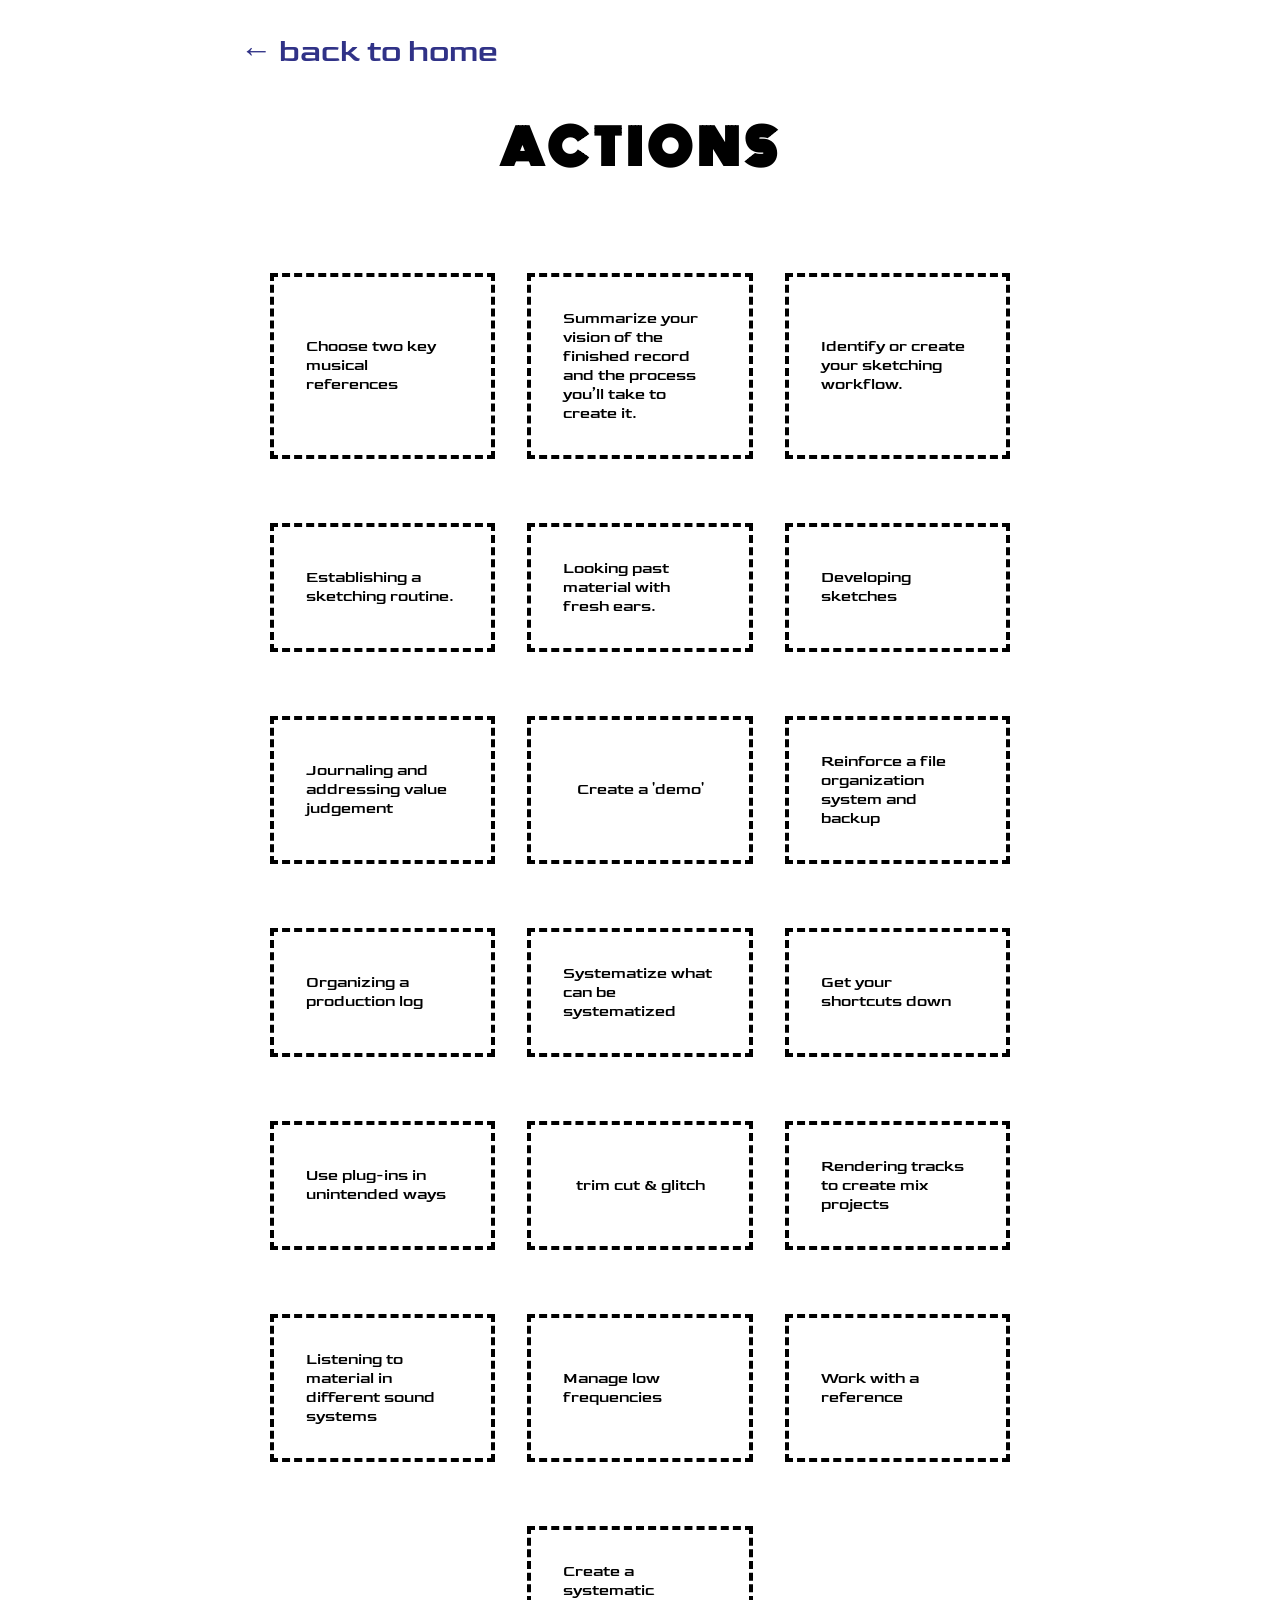
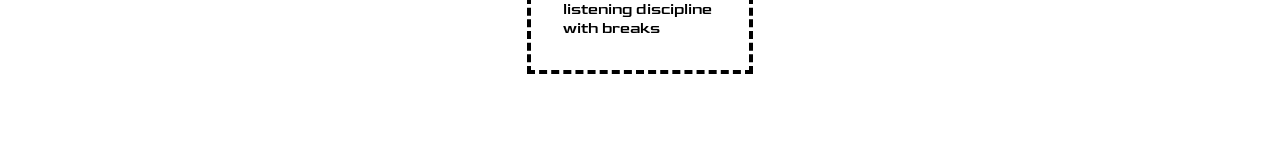
==== actions.html @ 182e6493 "backup from bluehost" ====
<!DOCTYPE html>
<html lang="en">
<head>
    <meta charset="UTF-8">
    <meta name="viewport" content="width=device-width, initial-scale=1.0">
    <link rel="stylesheet" href="/css/albumfactory.css">
    <title>Album Lab</title>
</head>
<body>
    <div class="wrapper">
        <div class="back-to-home-container">
            <a href="/albumlab.html" class="back-to-home"> &larr; back to home </a>
        </div> 
        <h2>Actions</h2>
    
        <div class="action-grid">
            <p class="action-grid-item">Choose two key musical references</p>
            <p class="action-grid-item">Summarize your vision of the finished record and the process you’ll take to create it.</p>

            <p class="action-grid-item">Identify or create your sketching workflow.</p>
            <p class="action-grid-item">Establishing a sketching routine.</p>

            <p class="action-grid-item">Looking past material with fresh ears.</p>
            <p class="action-grid-item">Developing sketches</p>

            <p class="action-grid-item">Journaling and addressing value judgement</p>
            <p class="action-grid-item">Create a 'demo'</p>

            <p class="action-grid-item">Reinforce a file organization system and backup</p>
            <p class="action-grid-item">Organizing a production log</p>
            <p class="action-grid-item">Systematize what can be systematized</p>

            <p class="action-grid-item">Get your shortcuts down</p>
            <p class="action-grid-item">Use plug-ins in unintended ways</p>
            <p class="action-grid-item">trim cut & glitch</p>

            <p class="action-grid-item">Rendering tracks to create mix projects</p>
            <p class="action-grid-item">Listening to material in different sound systems</p>
            <p class="action-grid-item">Manage low frequencies</p>

            <p class="action-grid-item">Work with a reference</p>
            <p class="action-grid-item">Create a systematic listening discipline with breaks</p>
        </div>
    </div>
    
</body>
</html>
---- css/albumfactory.css ----
/*/////////////////////
GENERAL SETUP
/////////////////////*/


@font-face {
    font-family: 'monoton';
    src: url(/assets/fonts/Monoton-Regular.woff2);
}

@font-face {
    font-family: 'goldman';
    src: url(/assets/fonts/Goldman-Bold.woff2);
    font-weight:700;
}

@font-face {
    font-family: 'goldman';
    src: url(/assets/fonts/Goldman-Regular.woff2);
    font-weight:400;
}

@font-face {
    font-family: 'montserrat' ;
    src: url(/assets/fonts/Montserrat-Thin.woff2);
    font-weight:100;
}

@font-face {
    font-family: 'montserrat';
    src: url(/assets/fonts/Montserrat-Light.woff2);
    font-weight:300;
}

@font-face {
    font-family: 'montserrat';
    src: url(/assets/fonts/Montserrat-Medium.woff2);
    font-weight:500;
}

@font-face {
    font-family: 'montserrat';
    src: url(/assets/fonts/Montserrat-Regular.woff2);
    font-weight:400;
}

/*/////////////////////
SETUP MOBILE
/////////////////////*/

:root{

    --fs-regular:1rem;
    --fs-website-link:0.8rem;
    --fs-logo:4rem;
    --fs-description:1.5rem;
    --fs-list-bigger:1.5rem;
    --fs-items:clamp(1.5rem, 5vw, 3rem);
    --fs-items-smaller:clamp(1rem, 3vw, 2rem);
    --fs-back-to-home:1em;
    --fs-card-title:clamp(1rem, 3vw, 2rem);
    --fs-card-item:2rem;
    --fs-module-btn:1rem;
    --fs-action-item:clamp(0.8rem, 1vw, 1.5rem);
    --fs-module-item:clamp(0.8rem, 1vw, 1.5rem);
    --fs-module-grid-item:clamp(1rem, 2vw, 1.5rem);
    --fs-contact-btn: clamp(0.8rem, 1vw, 1.5rem);

    --color-logo:rgb(78, 78, 248);
    --color-light-shade: rgba(22, 24, 120, 0.888);
    --color-cards:rgba(78, 78, 248);
    --color-card-text:rgb(255, 255, 255); 
    --color-first-item:rgba(255, 255, 255, 0.9);
    --color-second-item:rgba(255, 255, 255, 0.9);
    --color-third-item:rgb(255, 255, 255);
    --color-module-btn:rgba(255, 255, 255);
    --color-action-btn:rgba(255, 255, 255);
    --color-module-1:rgb(152, 248, 166);
    --color-module-2:rgb(79, 149, 255);
    --color-module-3:rgba(255, 230, 1, 0.834);
    --color-btn-hover:rgb(12, 243, 255);
    --color-modal-item-text:rgb(0, 0, 0);

    --color-contact-btn:white;


    --color-random-module-1: #E63946; /* Vibrant red - anchor */
    --color-random-module-2: #F1FAEE; /* Soft off-white */
    --color-random-module-3: #A8DADC; /* Light aqua */
    --color-random-module-4: #457B9D; /* Desaturated blue */
    --color-random-module-5: #1D3557; /* Deep navy */
    --color-random-module-6: #FFB703; /* Warm yellow-orange */
    --color-random-module-7: #8ECAE6; /* Sky blue */


    /* --color-logo: rgb(78, 78, 248); */

    --color-month-card: rgb(78,78,248);
    --color-month-card-text:white;
    --color-month1:  rgba(255, 99, 71, 0.15);    /* Tomato red */
    --color-month2:  rgba(255, 165, 0, 0.25);    /* Orange */
    --color-month3:  rgba(255, 215, 0, 0.85);    /* Gold */
    --color-month4:  #00c95bd9;   /* Medium sea green */
    --color-month5:  rgba(32, 178, 170, 0.85);   /* Light sea green */
    --color-month6:  rgba(70, 130, 180, 0.85);   /* Steel blue */
    --color-month7:  rgba(123, 104, 238, 0.85);  /* Medium slate blue */
    --color-month8:  rgba(186, 85, 211, 0.85);   /* Medium orchid */
    --color-month9:  rgba(255, 105, 180, 0.85);  /* Hot pink */
    --color-month10: rgba(205, 92, 92, 0.85);    /* Indian red */
}

body{ 
    margin:0;
    padding:0; 
    font-family: "Goldman", sans-serif;
    font-size:var(--fs-regular);
}

/*/////////////////////
LAYOUT MOBILE
/////////////////////*/

.wrapper{
    width:100%;
    margin:0 auto;
}

.tagline-container{
    width:80%;
    margin:1em auto;
    
}

.hero-block{
    width:60%;
    margin:1em auto; 
    padding:1em;  
}

.contact-btn-container{
    margin:1em;
    padding:1em;
    gap:0;
    margin-bottom:5em;
}

.course-wrapper{
    width:80%;
    margin:3em auto;
}

.card-container{
    background-color:var(--color-cards);
    padding:2em;
    
    margin-bottom:4em;
    color:var(--color-card-text);
}

.coming-soon-wrapper{
    background-color: black;
    width:100%;
    max-width: 100vw; /* prevent overflow beyond viewport */
    box-sizing: border-box;
}

.structure-grid{ 
    display:grid;
    padding:1em;
    grid-template-columns: 1fr 1fr;
    grid-template-rows:auto 1fr 0.25fr;
    gap:1em;
    justify-content: center;
}

.back-to-home-container{
    margin:1em;
}

.sequence-card{
    width:70%;
    margin:4em auto;
    padding:2em;
    background-color: var(--color-month-card);
}

.modal-btn-container{
    text-align: center;
    margin:5em auto 2em;
}

.module-grid, .action-grid, .contact-btn-container{
    display:flex;    
    flex-wrap:wrap;
    
    justify-content: center;
  
}


.module-grid, .action-grid{
    margin:1em;
    padding:1em; 
    gap:1em;
}



.contact-container{
    display:flex;
    height:16em;
    align-items: center;    
    gap:1em;
    margin:3em auto 1em;   
}

.contact-me{
    height:100%;
    width:50%;
    display:flex;
    align-items:end;
}

.email{
    font-family:'montserrat';
    font-weight:100;
    font-size:0.8rem;
}

.profile-photo{
    width:50%;
    height:100%;
    background-blend-mode: multiply;   
}

.photo-dina{
    background-image: url(/assets/img/dina.jpeg);
    background-position: 80% center;
    filter: grayscale(100%);
    background-repeat: no-repeat;
    background-size: cover;  
}

.photo-manu{
    background-image: url(/assets/img/manu_credit_john_viscotti.jpeg);
    background-position: 70% center;
    background-size: cover;  
    filter: grayscale(100%);
}

/*/////////////////////
TYPOGRAPHY MOBILE
/////////////////////*/

h1{
    font-family: 'monoton';
    font-size:var(--fs-logo);
    font-weight:100;
    color:var(--color-logo);
    
    line-height:0.85;
    text-align:center;
    
    /* transform: perspective(500px) rotateX(49deg) rotateY(-22deg) ;   */
 
}

.tagline{
    font-family:'monoton', sans-serif;
    font-weight:800;
    letter-spacing: 2px;
    line-height: 0.2;
    text-transform: uppercase;
    transform:skew(-45deg);
    color:var(--color-light-shade);

}

h2{
    font-family: 'monoton', sans-serif;
    text-transform: uppercase;
    font-size:var(--fs-items);
    text-align: center;
    letter-spacing: 5px;
}

.month-number{
    margin:0;
    color:var(--color-month-card-text);
}

h3{
    text-transform: uppercase;
    text-align: center;
    margin:0;
}

.month-subtitle{
    color:var(--color-card-text);
}

.month-card-item{
    font-size:var(--fs-card-item);
    text-align: center;
    color:var(--color-card-text);
}

.right{
    text-align: right;
    transform:skew(0);
    color:black;
}


.description{   
    font-size: var(--fs-description);
    color:var(--color-light-shade);
    line-height: 1.4;
}

.card-description{
    color:var(--color-card-text);
    font-family:'montserrat';
}



.card-title{
    text-align: center;
    color:var(--color-card-text);
    font-size:var(--fs-card-title);
}

ul{
    width:50%;
    margin:0 auto;  
    list-style-type: none;
    font-weight: 800;
    font-size:var(--fs-list-bigger);
}

li{
    margin:1em 0;
    color:var(--color-card-text);
}

.plus{
    text-align: left;
    color:var(--color-card-text);
}

.structure-grid-button{ 
    text-decoration: none;
    text-align: center;
    color:var(--color-card-text);
    color:black;
    padding: 4em 0.5em;
}

.structure-grid-button:hover{
    background-color:var(--color-btn-hover);
    color:white;
    
}

.bio-space{
    height:8em;
}

.teacher-bio{
    font-family:'montserrat';
    font-weight:400;
}

.contact-btn{
   display:flex;
    
    text-decoration:none;
    text-transform: uppercase;
    padding:0.5em 1em;
    background-color: var(--color-contact-btn);
    font-size: var(--fs-contact-btn);
}

.contact-btn:hover{
    background-color: var(--color-btn-hover);
}

.back-to-home{
    text-decoration: none;
    font-size:var(--fs-back-to-home); 
    color: var(--color-light-shade);
    
    padding:0.5em;
}

.back-to-home:hover{
    background-color:var(--color-btn-hover);
    
}

.module-btn, .action-btn{
    
    text-decoration:none;
    padding:1em 3em;
    color:black;
    font-size:var(--fs-module-btn);
    font-weight:800;
    text-transform: uppercase;  
    border:none;
}

.module-btn{
    background-color:var(--color-module-btn);
}

.action-btn{
    background-color: var(--color-action-btn);
}

.module-btn:hover, .action-btn:hover{
    color:white;
    background-color: var(--color-btn-hover);
   
}

.modal{
    border:none;
    max-width:50%;
    background-color: rgba(12,32,33,0);
}

.modal::backdrop{
    background:linear-gradient(45deg, rgb(0, 0, 0), rgba(190, 183, 184, 0.7));
   
}

.close-modal-btn{
    background-color: rgb(228, 227, 227);
    border:none;
    padding:1em;
    margin:2em 0 1em;
}

.close-modal-btn:hover{
    background-color:var(--color-btn-hover);

}

.modal-item{
    font-size:var(--fs-module-item);
    padding:3em;
    background-color: white;
    box-shadow: #8ECAE6;
}

.structure-grid-title{
    grid-column-start:1;
    grid-column-end:-1; 
    text-wrap: wrap;
    letter-spacing: 8px;
    font-size:var(--fs-items-smaller);
    color:var(--color-card-text);
}

.structure-first-item{
    background-color: var(--color-first-item);
}

.structure-second-item{
    background-color: var(--color-second-item);
}

.structure-third-item{
    background-color:var(--color-third-item);
    grid-column-start:1;
    grid-column-end:-1;
    padding:2em;   
}

.module-grid-item{
    display:flex;
    margin:0;
    justify-content: center;
    align-items: center;
    text-align:center;
    height:7em;
    width:7em;
    padding:1em;
    
    font-size:var(--fs-module-grid-item);
    background-color: white;
}

.action-grid-item{
    display:flex;
    padding:2em;
    font-size:var(--fs-action-item);
    width:20%;
    justify-content: center;
    align-items: center;
  
   
}

.action-grid-item, 
.module-grid-item{
    border:dashed black 4px;
}

.coming-soon{
    font-size:var(--fs-regular);
    color:red;
}

.albumfactory{
    font-family: 'monoton';
}

.album-factory-pattern{
    margin:0;
    padding:0;
    word-break: break-all;
    white-space: normal;
    overflow-wrap: break-word;
    color:rgb(196, 240, 255);
    letter-spacing: 6px;
}

.open-contact{
    text-decoration: none;
    width:7em;
    text-align: center;
    background-color: var(--color-logo);
    color:white;
    font-weight:bold;
    padding:1em;    
    border:none;
    font-size:var(--fs-regular);
    margin:0; 
}

.open-contact:hover{
    background-color: var(--color-btn-hover);
}

.contact-form-modal{
    border:none;
    max-width:50%;
}

.website-link{
    text-decoration: none;
    color:white;
    font-size:var(--fs-website-link);
    
}

.website-link:hover{
    color:var(--color-btn-hover);
}

/*/////////////////////
CONTACT FORM MOBILE
/////////////////////*/

input, textarea, button{
    margin:1em;
    outline:var(--color-light-shade);
    border:solid 2px grey;
    box-shadow: 0 0 6px rgba(78, 78, 248, .5);
    padding:0.5em;
    color:var(--color-logo);
}

.submit, .close-contact{
    background-color: white;
}



textarea{
    resize:vertical;
}

.open-contact{
    text-transform: uppercase;
}

.form-feedback {
    color: green;
    display: none;
}

/*/////////////////////
SETUP DESKTOP
/////////////////////*/

@media (min-width:768px){

    :root{
        --fs-regular:2rem;
        --fs-tagline-text:1rem;
        --fs-description:1.8rem;
        --fs-module-btn:1rem;
        --fs-logo:8rem;    
        --fs-website-link:1.5rem;
    }

 
    /*/////////////////////
    LAYOUT DESKTOP
    /////////////////////*/

    .wrapper{
        width:70%;
    }

    .tagline-container{
        width: 35%;
        font-size:var(--fs-tagline-text);
        margin:5em auto;
        
     
    }

    
    

    .hero-block{
        width:50%;
        text-align: center;
        margin:0 auto;
       
    }

    .structure-grid{
        grid-template-columns: 1fr;
        grid-template-rows:1fr;
        
    }

    .modal-btn-container{
        text-align: center;
        margin:2em auto;
    }

    .contact-btn-container{
        margin:1em;
        padding:1em;  
    }

    .contact-container{
        height:8em;
    }

    .profile-photo{
        width:30%;
    }



    /*/////////////////////
    TYPOGRAPHY DESKTOP
    /////////////////////*/


    .action-grid-item{
        font-size:1rem;
    }

    .structure-third-item, .structure-second-item, .structure-first-item{
        padding:1em;
        font-size:var(--fs-module-btn);
    }

    .module-btn, 
    .action-btn{
        font-size:var(--fs-module-btn);
    }

    .teacher-bio{
        font-weight:100;
    }

    .description{
        line-height: 1.5;
    }

    /*/////////////////////
    CONTACT FORM MOBILE
    /////////////////////*/

    form{
        display:flex;
        flex-direction: column;
    }


}
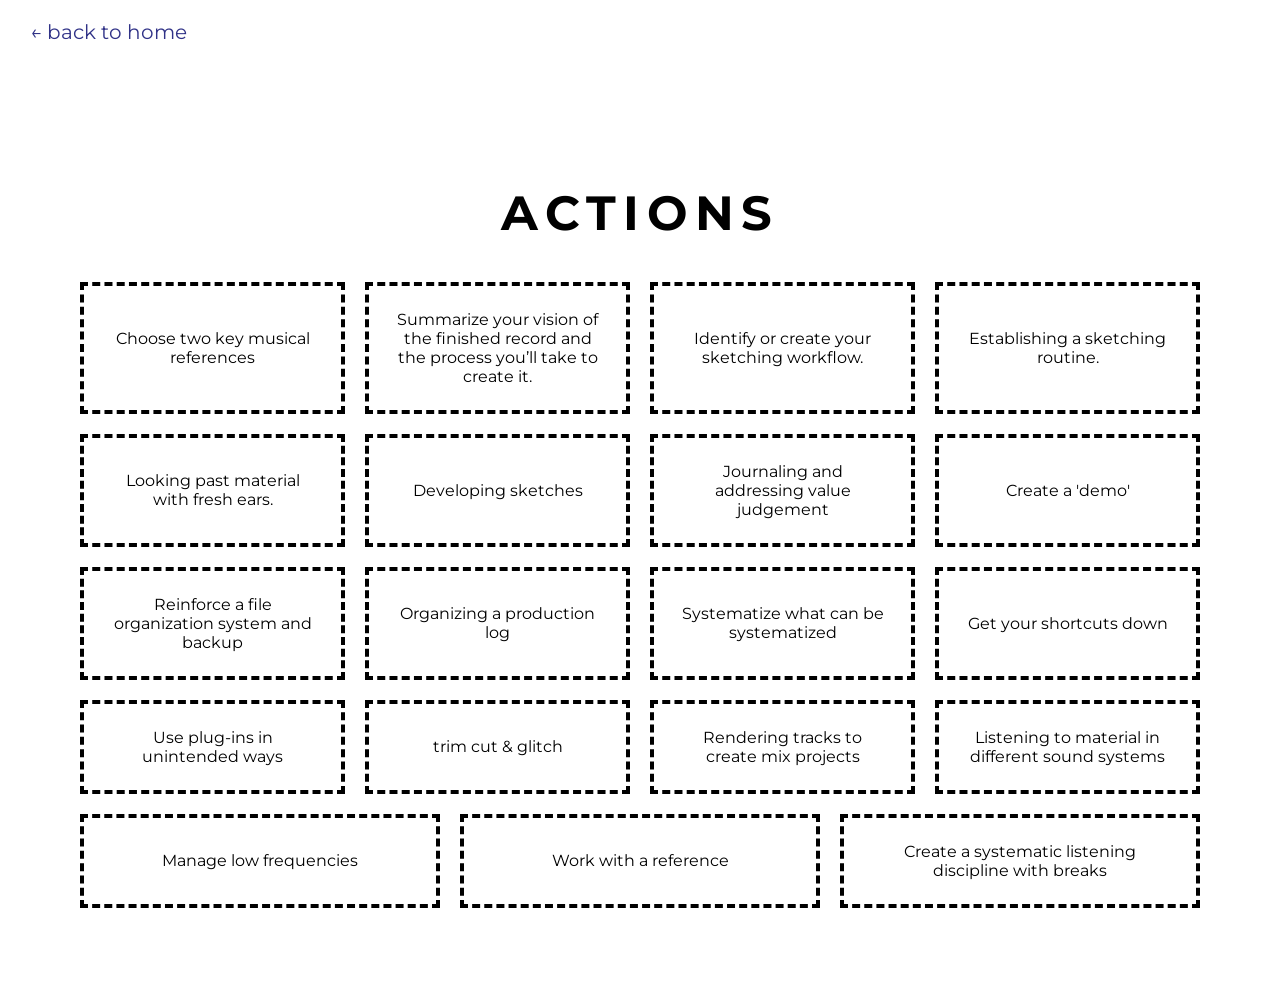
==== commit 12f9d2f4: "Redesign homepage as a single scrolling page - Hero fills most of the phone screen; new hook section" ====
--- a/actions.html
+++ b/actions.html
@@ -3,14 +3,15 @@
 <head>
     <meta charset="UTF-8">
     <meta name="viewport" content="width=device-width, initial-scale=1.0">
-    <link rel="stylesheet" href="/css/albumfactory.css">
+    <link rel="stylesheet" href="/css/stylesheet.css">
     <title>Album Lab</title>
 </head>
 <body>
-    <div class="wrapper">
-        <div class="back-to-home-container">
-            <a href="/albumlab.html" class="back-to-home"> &larr; back to home </a>
-        </div> 
+    <header class="back-to-home-container">
+        <a href="/" class="back-to-home"> &larr; back to home </a>
+    </header>
+
+    <main class="band band-wide">
         <h2>Actions</h2>
     
         <div class="action-grid">
@@ -41,7 +42,7 @@
             <p class="action-grid-item">Work with a reference</p>
             <p class="action-grid-item">Create a systematic listening discipline with breaks</p>
         </div>
-    </div>
-    
+    </main>
+
 </body>
 </html>
--- a/css/stylesheet.css
+++ b/css/stylesheet.css
@@ -0,0 +1,910 @@
+/*/////////////////////
+GENERAL SETUP
+/////////////////////*/
+
+
+@font-face {
+    font-family: 'monoton';
+    src: url(/assets/fonts/Monoton-Regular.woff2);
+}
+
+@font-face {
+    font-family: 'goldman';
+    src: url(/assets/fonts/Goldman-Bold.woff2);
+    font-weight:700;
+}
+
+@font-face {
+    font-family: 'goldman';
+    src: url(/assets/fonts/Goldman-Regular.woff2);
+    font-weight:400;
+}
+
+@font-face {
+    font-family: 'montserrat' ;
+    src: url(/assets/fonts/Montserrat-Thin.woff2);
+    font-weight:100;
+}
+
+@font-face {
+    font-family: 'montserrat';
+    src: url(/assets/fonts/Montserrat-Light.woff2);
+    font-weight:300;
+}
+
+@font-face {
+    font-family: 'montserrat';
+    src: url(/assets/fonts/Montserrat-Medium.woff2);
+    font-weight:500;
+}
+
+@font-face {
+    font-family: 'montserrat';
+    src: url(/assets/fonts/Montserrat-Regular.woff2);
+    font-weight:400;
+}
+
+@font-face {
+    font-family: 'montserrat';
+    src: url(/assets/fonts/Montserrat-SemiBold.woff2);
+    font-weight:600;
+}
+
+@font-face {
+    font-family: 'montserrat';
+    src: url(/assets/fonts/Montserrat-Bold.woff2);
+    font-weight:700;
+}
+
+@font-face {
+    font-family: 'montserrat';
+    src: url(/assets/fonts/Montserrat-Italic.woff2);
+    font-weight:400;
+    font-style:italic;
+}
+
+@font-face {
+    font-family: 'montserrat';
+    src: url(/assets/fonts/Montserrat-MediumItalic.woff2);
+    font-weight:500;
+    font-style:italic;
+}
+
+/*/////////////////////
+SETUP MOBILE
+/////////////////////*/
+
+:root{
+
+    /* layout */
+    --content-width:40rem;      /* max width of the text column */
+    --content-width-wide:70rem; /* max width for grids (modules, actions) */
+    --gutter:1.25rem;           /* side space on each side of the text on phones */
+    --band-padding:3rem;        /* vertical space inside each colored band */
+
+    --fs-regular:1rem;
+    --fs-website-link:0.8rem;
+    --fs-logo:clamp(3.5rem, 18vw, 8rem);
+    --fs-description:1.4rem;
+    --fs-list-bigger:1.5rem;
+    --fs-items:clamp(1.5rem, 5vw, 3rem);
+    --fs-items-smaller:clamp(1.25rem, 5vw, 2rem);
+    --fs-back-to-home:1em;
+    --fs-card-title:clamp(1.25rem, 5vw, 2rem);
+    --fs-card-item:2rem;
+    --fs-module-btn:1rem;
+    --fs-action-item:1rem;
+    --fs-module-item:1rem;
+    --fs-module-grid-item:clamp(1rem, 2vw, 1.5rem);
+    --fs-contact-btn:0.9rem;
+
+    --color-logo:rgb(78, 78, 248);
+    --color-light-shade: rgba(22, 24, 120, 0.888);
+    --color-text-dark: rgb(28, 30, 70);  /* dark navy for text on light bands */
+    --color-tint: rgb(240, 241, 255);    /* very pale blue background */
+    --color-cards:rgb(78, 78, 248);
+    --color-card-text:rgb(255, 255, 255);
+    --color-first-item:rgba(255, 255, 255, 0.9);
+    --color-second-item:rgba(255, 255, 255, 0.9);
+    --color-third-item:rgb(255, 255, 255);
+    --color-module-btn:rgb(255, 255, 255);
+    --color-action-btn:rgb(255, 255, 255);
+    --color-module-1:rgb(152, 248, 166);
+    --color-module-2:rgb(79, 149, 255);
+    --color-module-3:rgba(255, 230, 1, 0.834);
+    --color-btn-hover:rgb(12, 243, 255);
+    --color-modal-item-text:rgb(0, 0, 0);
+
+    --color-contact-btn:white;
+
+
+    --color-random-module-1: #E63946; /* Vibrant red - anchor */
+    --color-random-module-2: #F1FAEE; /* Soft off-white */
+    --color-random-module-3: #A8DADC; /* Light aqua */
+    --color-random-module-4: #457B9D; /* Desaturated blue */
+    --color-random-module-5: #1D3557; /* Deep navy */
+    --color-random-module-6: #FFB703; /* Warm yellow-orange */
+    --color-random-module-7: #8ECAE6; /* Sky blue */
+
+
+    --color-month-card: rgb(78,78,248);
+    --color-month-card-text:white;
+    --color-month1:  rgba(255, 99, 71, 0.15);    /* Tomato red */
+    --color-month2:  rgba(255, 165, 0, 0.25);    /* Orange */
+    --color-month3:  rgba(255, 215, 0, 0.85);    /* Gold */
+    --color-month4:  #00c95bd9;   /* Medium sea green */
+    --color-month5:  rgba(32, 178, 170, 0.85);   /* Light sea green */
+    --color-month6:  rgba(70, 130, 180, 0.85);   /* Steel blue */
+    --color-month7:  rgba(123, 104, 238, 0.85);  /* Medium slate blue */
+    --color-month8:  rgba(186, 85, 211, 0.85);   /* Medium orchid */
+    --color-month9:  rgba(255, 105, 180, 0.85);  /* Hot pink */
+    --color-month10: rgba(205, 92, 92, 0.85);    /* Indian red */
+}
+
+*, *::before, *::after{
+    box-sizing: border-box; /* padding is included in width, so nothing overflows the screen */
+}
+
+body{
+    margin:0;
+    padding:0;
+    font-family: 'montserrat', sans-serif; /* was goldman */
+    font-size:var(--fs-regular);
+    background-color: white;
+}
+
+img{
+    max-width:100%;
+    display:block;
+}
+
+/*/////////////////////
+LAYOUT MOBILE
+/////////////////////*/
+
+/*
+  BAND = a full-width horizontal strip.
+  The background color goes edge to edge; the content sits in the
+  middle grid column, which is the full width minus the gutters on a
+  phone and stops growing at --content-width on bigger screens.
+
+   | 1fr |      content column      | 1fr |
+*/
+.band{
+    display:grid;
+    grid-template-columns:
+        1fr
+        min(var(--content-width), 100% - 2 * var(--gutter))
+        1fr;
+    padding-block: var(--band-padding);
+}
+
+.band > *{
+    grid-column: 2;
+}
+
+.band > .full-bleed{
+    grid-column: 1 / -1; /* anything that should touch the screen edges */
+}
+
+.band-wide{
+    --content-width: var(--content-width-wide);
+}
+
+/* color variations: blue band (white text) and light band (blue text) */
+.band-blue{
+    background-color: var(--color-cards);
+    color: var(--color-card-text);
+}
+
+/* light bands: dark navy text for easy reading, headings keep the brand blue */
+.band-light{
+    background-color: white;
+    color: var(--color-text-dark);
+}
+
+/* pale blue tint: a calm alternative to white, so the page doesn't look striped */
+.band-tint{
+    background-color: var(--color-tint);
+    color: var(--color-text-dark);
+}
+
+.band-light h2, .band-tint h2{
+    color: var(--color-logo);
+}
+
+/* on light bands the white contact button would disappear: make it blue */
+.band-light .contact-btn, .band-tint .contact-btn{
+    background-color: var(--color-logo);
+    color: white;
+}
+
+/* ---- hero (top of the homepage) ---- */
+
+.hero{
+    text-align: center;
+    padding-block: 2rem 3rem;
+    /* fill most of the phone screen; only a strip of the next band peeks in */
+    min-height: 85vh;  /* fallback for older browsers */
+    min-height: 85svh; /* svh = height with the browser bars visible */
+    align-content: center; /* center logo + text vertically in that space */
+}
+
+/* ---- hook (first section after the hero) ---- */
+
+.hook{
+    color: black;
+    padding-top: 0; /* continues the white hero without a gap */
+}
+
+.hook h2{
+    font-family: 'montserrat', sans-serif;
+    /* font-family: Georgia, 'Times New Roman', serif;  <- try this for a softer, bookish look */
+    font-weight: 500;
+    text-transform: none;
+    letter-spacing: normal;
+    font-size: clamp(1.75rem, 7vw, 2.75rem);
+    line-height: 1.2;
+    font-style: italic;
+    color: black; /* keep the hook question black, not brand blue */
+}
+
+/* the answer right under the hook question */
+.hook-answer{
+    text-align: center;
+    font-size: clamp(1.25rem, 5vw, 1.75rem);
+    font-weight: 500;
+    margin: 0 0 2em;
+}
+
+/* "How it works": the two alternating weeks */
+.week{
+    margin-top: 2em;
+}
+
+.week-title{
+    font-weight: 700;
+    letter-spacing: 0.05em;
+}
+
+.week-title + .card-description{
+    margin-top: 0.5em;
+}
+
+/* "The six months": a simple vertical timeline */
+.phases{
+    list-style: none;
+    margin: 0;
+    padding: 0 0 0 1.25em;
+    border-left: 3px solid currentColor; /* the timeline line */
+}
+
+.phases li{
+    position: relative;
+    margin-bottom: 2em;
+}
+
+.phases li:last-child{
+    margin-bottom: 0;
+}
+
+.phases li::before{ /* the dot on the line */
+    content: "";
+    position: absolute;
+    left: calc(-1.25em - 9px);
+    top: 0.3em;
+    width: 15px;
+    height: 15px;
+    border-radius: 50%;
+    background: currentColor;
+}
+
+.phase-title{
+    text-align: left;
+    font-weight: 700;
+}
+
+.phase-time{
+    display: block;
+    font-weight: 500;
+    font-size: 0.8em;
+    opacity: 0.7;
+    margin-bottom: 0.2em;
+}
+
+.phase-title + .card-description{
+    margin-top: 0.4em;
+}
+
+/* headings written as a sentence instead of a one-word label */
+.card-title.sentence-title{ /* double class so it wins over .card-title */
+    text-transform: none;
+    letter-spacing: normal;
+    font-weight: 600;
+    line-height: 1.25;
+    font-size: clamp(1.5rem, 6vw, 2.25rem);
+}
+
+/* "Your practice could be": examples shown as tags */
+.practice-list{
+    list-style: none;
+    margin: 1.5em 0;
+    padding: 0;
+    display: flex;
+    flex-wrap: wrap;
+    gap: 0.5em;
+}
+
+.practice-list li{
+    font-family: 'montserrat', sans-serif;
+    font-weight: 500;
+    border: 1.5px solid currentColor;
+    border-radius: 2em;
+    padding: 0.35em 0.9em;
+}
+
+.practice-list li:last-child{
+    font-style: italic;
+}
+
+/* small "applications open" line at the end of the hook */
+.apply-teaser{
+    text-align: center;
+    font-weight: 600;
+    margin-top: 2em;
+    line-height: 1.8;
+}
+
+.apply-teaser a{
+    color: var(--color-logo);
+}
+
+html{
+    scroll-behavior: smooth; /* the "apply ↓" link glides down instead of jumping */
+}
+
+.tagline-container{
+    margin:1em 0;
+    text-align: left;
+}
+
+.description{
+    margin:0;
+    font-weight:500;
+}
+
+.contact-btn-container{
+    display:flex;
+    flex-wrap:wrap;
+    justify-content: center;
+    margin-block: 1em 3em;
+}
+
+/* ---- structure buttons: 2 columns on phone, 3rd button full width ---- */
+
+.structure-grid{
+    display:grid;
+    grid-template-columns: 1fr 1fr;
+    gap:1em;
+    margin-top:1.5em;
+}
+
+.back-to-home-container{
+    padding: 1em var(--gutter);
+}
+
+.sequence-card{
+    width:min(70rem, 100%);
+    margin:4em auto;
+    padding:2em var(--gutter);
+    background-color: var(--color-month-card);
+}
+
+.modal-btn-container{
+    text-align: center;
+    margin:3em auto 2em;
+}
+
+.module-grid, .action-grid{
+    display:flex;
+    flex-wrap:wrap;
+    justify-content: center;
+    gap:1em;
+}
+
+/* ---- teachers ---- */
+
+.bio + .bio{
+    margin-top:4em;
+}
+
+.contact-container{
+    display:flex;
+    align-items: flex-end;  /* contact button sits at the bottom of the photo */
+    gap:1em;
+    margin:2em 0 1em;
+}
+
+.profile-photo{
+    width:50%;
+    aspect-ratio: 1;        /* square photo, no fixed height needed */
+    flex-shrink: 0;
+    background-size: cover;
+    background-repeat: no-repeat;
+    filter: grayscale(100%);
+}
+
+.photo-dina{
+    background-image: url(/assets/img/dina.jpeg);
+    background-position: 80% center;
+}
+
+.photo-manu{
+    background-image: url(/assets/img/manu_credit_john_viscotti.jpeg);
+    background-position: 70% center;
+}
+
+.email{
+    font-family:'montserrat';
+    font-weight:100;
+    font-size:0.8rem;
+}
+
+/*/////////////////////
+TYPOGRAPHY MOBILE
+/////////////////////*/
+
+h1{
+    font-family: 'monoton';
+    font-size:var(--fs-logo);
+    font-weight:100;
+    color:var(--color-logo);
+    line-height:0.85;
+    text-align:center;
+    margin:0.25em 0;
+    overflow-wrap: anywhere; /* never wider than the phone */
+}
+
+.tagline{
+    font-family:'montserrat', sans-serif; /* was monoton */
+    font-weight:700;
+    letter-spacing: 2px;
+    line-height: 0.2;
+    text-transform: uppercase;
+    transform:skew(-45deg);
+    color:var(--color-light-shade);
+}
+
+h2{
+    font-family: 'montserrat', sans-serif; /* was monoton */
+    font-weight: 700;
+    text-transform: uppercase;
+    font-size:var(--fs-items);
+    text-align: center;
+    letter-spacing: 0.15em;
+}
+
+.month-number{
+    margin:0;
+    color:var(--color-month-card-text);
+}
+
+h3{
+    text-transform: uppercase;
+    text-align: center;
+    margin:0;
+}
+
+.month-subtitle{
+    color:var(--color-card-text);
+}
+
+.month-card-item{
+    font-size:var(--fs-card-item);
+    text-align: center;
+    color:var(--color-card-text);
+}
+
+.right{
+    text-align: right;
+    transform:skew(0);
+    color:black;
+}
+
+.description{
+    font-size: var(--fs-description);
+    color:var(--color-light-shade);
+    line-height: 1.4;
+}
+
+/* text inside bands inherits the band's color (white on blue, blue on white) */
+.card-description{
+    font-family:'montserrat';
+    line-height:1.5;
+}
+
+.card-title{
+    text-align: center;
+    font-size:var(--fs-card-title);
+    margin-top:0;
+}
+
+.structure-grid-title{
+    letter-spacing: 8px;
+    font-size:var(--fs-items-smaller);
+}
+
+/* "plus list": items separated by a + (Mixed Modes) */
+.plus-list{
+    margin:1em 0 0;
+    padding:0;
+    list-style-type: none;
+    font-weight: 800;
+    font-size:var(--fs-list-bigger);
+}
+
+.plus-list li{
+    margin:0;
+}
+
+.plus-list li + li::before{
+    content:"+";
+    display:block;
+    margin:0.5em 0;
+}
+
+.structure-grid-button{
+    text-decoration: none;
+    text-align: center;
+    color:black;
+    padding: 4em 0.5em;
+}
+
+.structure-grid-button:hover{
+    background-color:var(--color-btn-hover);
+    color:white;
+}
+
+.teacher-bio{
+    font-family:'montserrat';
+    font-weight:400;
+    line-height:1.5;
+}
+
+.contact-btn{
+    display:inline-flex;
+    text-decoration:none;
+    text-transform: uppercase;
+    padding:0.5em 1em;
+    color:var(--color-logo);
+    background-color: var(--color-contact-btn);
+    font-size: var(--fs-contact-btn);
+}
+
+.contact-btn:hover{
+    background-color: var(--color-btn-hover);
+}
+
+.back-to-home{
+    text-decoration: none;
+    font-size:var(--fs-back-to-home);
+    color: var(--color-light-shade);
+    padding:0.5em;
+}
+
+.back-to-home:hover{
+    background-color:var(--color-btn-hover);
+}
+
+.module-btn, .action-btn{
+    text-decoration:none;
+    padding:1em 3em;
+    color:black;
+    font-size:var(--fs-module-btn);
+    font-weight:800;
+    text-transform: uppercase;
+    border:none;
+}
+
+.module-btn{
+    background-color:var(--color-module-btn);
+}
+
+.action-btn{
+    background-color: var(--color-action-btn);
+}
+
+.module-btn:hover, .action-btn:hover{
+    color:white;
+    background-color: var(--color-btn-hover);
+}
+
+.modal{
+    border:none;
+    width:min(90vw, 40rem);
+    max-width:none;
+    padding:0;
+    background-color: rgba(12,32,33,0);
+}
+
+.modal::backdrop{
+    background:linear-gradient(45deg, rgb(0, 0, 0), rgba(190, 183, 184, 0.7));
+}
+
+.close-modal-btn{
+    background-color: rgb(228, 227, 227);
+    border:none;
+    padding:1em;
+    margin:2em 0 1em;
+}
+
+.close-modal-btn:hover{
+    background-color:var(--color-btn-hover);
+}
+
+.modal-item{
+    font-size:var(--fs-module-item);
+    padding:1.5em;
+    background-color: white;
+}
+
+.structure-first-item{
+    background-color: var(--color-first-item);
+}
+
+.structure-second-item{
+    background-color: var(--color-second-item);
+}
+
+.structure-third-item{
+    background-color:var(--color-third-item);
+    grid-column: 1 / -1;
+    padding:2em;
+}
+
+.module-grid-item{
+    display:flex;
+    margin:0;
+    justify-content: center;
+    align-items: center;
+    text-align:center;
+    width:9em;
+    height:9em;
+    padding:1em;
+    font-size:var(--fs-module-grid-item);
+    background-color: white;
+}
+
+.action-grid-item{
+    display:flex;
+    margin:0;
+    padding:1.5em;
+    font-size:var(--fs-action-item);
+    flex: 1 1 14rem;  /* grows to fill the row, wraps below ~14rem */
+    justify-content: center;
+    align-items: center;
+    text-align: center;
+}
+
+.action-grid-item,
+.module-grid-item{
+    border:dashed black 4px;
+}
+
+.coming-soon{
+    font-size:var(--fs-regular);
+    color:red;
+}
+
+.albumfactory{
+    font-family: 'monoton';
+}
+
+.album-factory-pattern{
+    margin:0;
+    padding:0;
+    word-break: break-all;
+    white-space: normal;
+    overflow-wrap: break-word;
+    color:rgb(196, 240, 255);
+    letter-spacing: 6px;
+}
+
+.open-contact{
+    text-decoration: none;
+    text-transform: uppercase;
+    text-align: center;
+    background-color: var(--color-logo);
+    color:white;
+    font-weight:bold;
+    padding:1em;
+    border:none;
+    font-size:var(--fs-regular);
+    margin:0;
+}
+
+.open-contact:hover{
+    background-color: var(--color-btn-hover);
+}
+
+.contact-form-modal{
+    border:none;
+    width:min(90vw, 40rem);
+    max-width:none;
+}
+
+.website-link{
+    text-decoration: none;
+    color:inherit;
+    font-size:var(--fs-website-link);
+}
+
+.website-link:hover{
+    color:var(--color-btn-hover);
+}
+
+/*/////////////////////
+CONTACT FORM MOBILE
+/////////////////////*/
+
+form{
+    display:flex;
+    flex-direction: column;
+}
+
+input, textarea, button{
+    margin:0.5em 0;
+    outline-color:var(--color-light-shade);
+    border:solid 2px grey;
+    box-shadow: 0 0 6px rgba(78, 78, 248, .5);
+    padding:0.5em;
+    color:var(--color-logo);
+    font: inherit;
+}
+
+.submit, .close-contact{
+    background-color: white;
+}
+
+textarea{
+    resize:vertical;
+}
+
+.form-feedback {
+    color: green;
+    display: none;
+}
+
+/* "What happens next": three numbered steps before the e-mail button */
+.next-steps-title{
+    margin-top: 2em;
+    font-weight: 700;
+}
+
+.next-steps{
+    font-family: 'montserrat', sans-serif;
+    line-height: 1.5;
+    margin: 1em 0 0;
+    padding-left: 1.4em;
+}
+
+.next-steps li{
+    margin-bottom: 0.9em;
+    padding-left: 0.3em;
+}
+
+.next-steps li::marker{
+    font-weight: 700;
+}
+
+.next-steps-note{
+    font-style: italic;
+    opacity: 0.85;
+}
+
+/* "let's have a coffee": e-mail button + address to copy, on the blue band */
+.write-to-us{
+    margin-top: 2em;
+    text-align: center;
+}
+
+.write-btn{
+    display: inline-block;
+    padding: 0.9em 1.6em;
+    background-color: white;
+    color: var(--color-text-dark);
+    font-weight: 700;
+    text-decoration: none;
+    border: 2px solid white;
+}
+
+.write-btn:hover{
+    background-color: transparent;
+    color: white;
+}
+
+.email-line{
+    margin-top: 1.25em;
+    display: flex;
+    flex-wrap: wrap;
+    justify-content: center;
+    align-items: center;
+    gap: 0.6em;
+}
+
+.email-address{
+    font-weight: 500;
+    user-select: all; /* one tap selects the whole address */
+}
+
+.copy-email{
+    margin: 0;
+    padding: 0.25em 0.8em;
+    border: 1.5px solid white;
+    box-shadow: none;
+    background: transparent;
+    color: white;
+    font-size: 0.85em;
+    cursor: pointer;
+}
+
+/*/////////////////////
+SETUP DESKTOP
+/////////////////////*/
+
+@media (min-width:768px){
+
+    :root{
+        --fs-regular:1.25rem;
+        --fs-tagline-text:1rem;
+        --fs-description:1.8rem;
+        --fs-website-link:1.25rem;
+        --band-padding:5rem;
+    }
+
+
+    /*/////////////////////
+    LAYOUT DESKTOP
+    /////////////////////*/
+
+    .tagline-container{
+        width: 60%;
+        font-size:var(--fs-tagline-text);
+        margin:3em auto;
+    }
+
+    /* the three structure buttons side by side */
+    .structure-grid{
+        grid-template-columns: repeat(3, 1fr);
+    }
+
+    .structure-third-item{
+        grid-column: auto;
+    }
+
+    .structure-third-item, .structure-second-item, .structure-first-item{
+        padding:3em 1em;
+        font-size:var(--fs-module-btn);
+    }
+
+    .profile-photo{
+        width:30%;
+    }
+
+    .modal-item{
+        padding:3em;
+    }
+
+
+    /*/////////////////////
+    TYPOGRAPHY DESKTOP
+    /////////////////////*/
+
+    .teacher-bio{
+        font-weight:300;
+    }
+
+    .description{
+        line-height: 1.5;
+    }
+}
